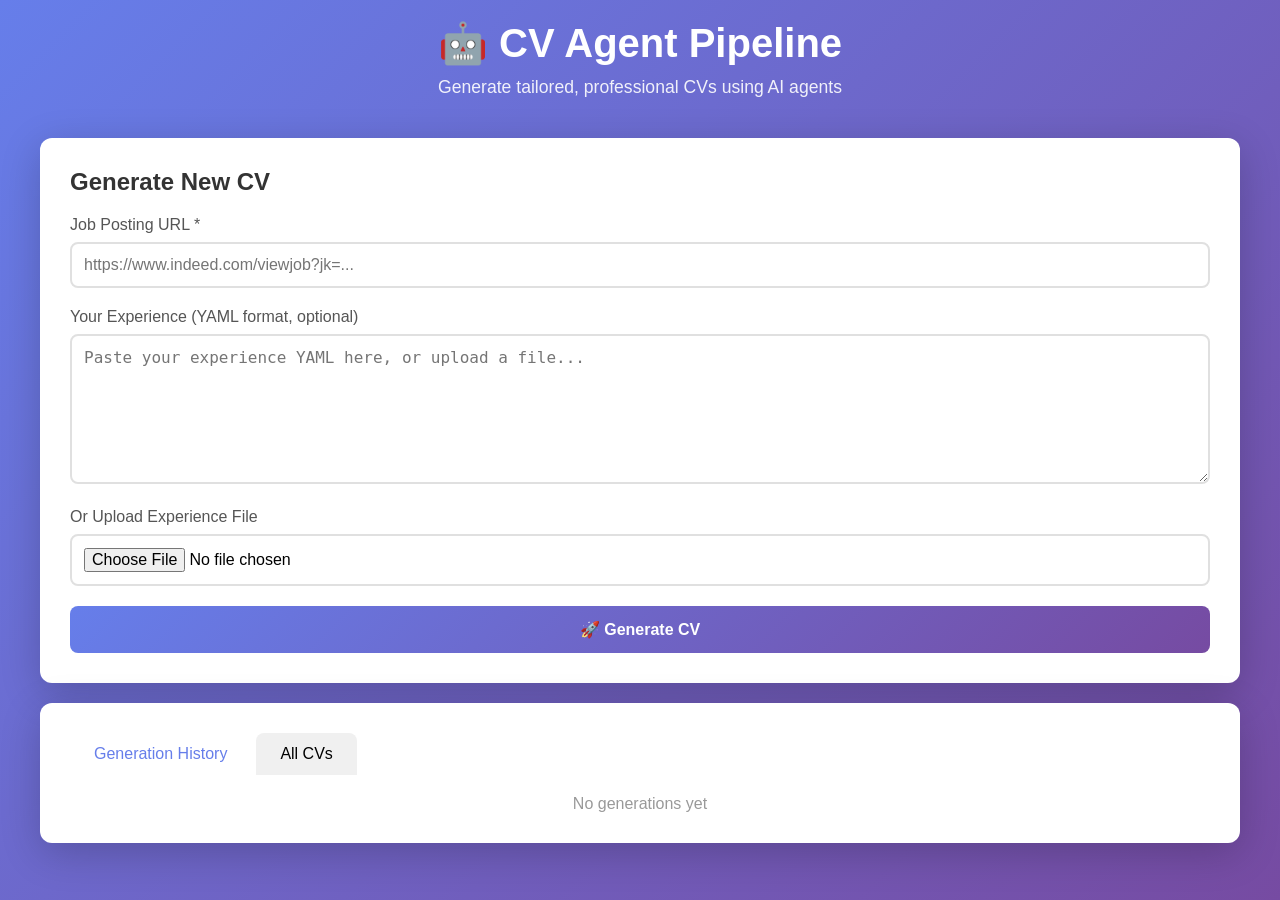
==== src/web/index.html @ e365d92d "Initial commit: CV Agent Pipeline v0.1.0" ====
<!DOCTYPE html>
<html lang="en">
<head>
    <meta charset="UTF-8">
    <meta name="viewport" content="width=device-width, initial-scale=1.0">
    <title>CV Agent Pipeline</title>
    <style>
        * {
            margin: 0;
            padding: 0;
            box-sizing: border-box;
        }

        body {
            font-family: -apple-system, BlinkMacSystemFont, 'Segoe UI', Roboto, Oxygen, Ubuntu, sans-serif;
            background: linear-gradient(135deg, #667eea 0%, #764ba2 100%);
            min-height: 100vh;
            padding: 20px;
        }

        .container {
            max-width: 1200px;
            margin: 0 auto;
        }

        .header {
            text-align: center;
            color: white;
            margin-bottom: 40px;
        }

        .header h1 {
            font-size: 2.5rem;
            margin-bottom: 10px;
        }

        .header p {
            font-size: 1.1rem;
            opacity: 0.9;
        }

        .card {
            background: white;
            border-radius: 12px;
            padding: 30px;
            margin-bottom: 20px;
            box-shadow: 0 10px 40px rgba(0,0,0,0.2);
        }

        .card h2 {
            color: #333;
            margin-bottom: 20px;
            font-size: 1.5rem;
        }

        .form-group {
            margin-bottom: 20px;
        }

        .form-group label {
            display: block;
            margin-bottom: 8px;
            color: #555;
            font-weight: 500;
        }

        .form-group input,
        .form-group textarea {
            width: 100%;
            padding: 12px;
            border: 2px solid #e0e0e0;
            border-radius: 8px;
            font-size: 1rem;
            transition: border-color 0.3s;
        }

        .form-group input:focus,
        .form-group textarea:focus {
            outline: none;
            border-color: #667eea;
        }

        .form-group textarea {
            min-height: 150px;
            resize: vertical;
        }

        .btn {
            background: linear-gradient(135deg, #667eea 0%, #764ba2 100%);
            color: white;
            border: none;
            padding: 14px 28px;
            border-radius: 8px;
            font-size: 1rem;
            font-weight: 600;
            cursor: pointer;
            transition: transform 0.2s, box-shadow 0.2s;
            width: 100%;
        }

        .btn:hover {
            transform: translateY(-2px);
            box-shadow: 0 5px 20px rgba(102, 126, 234, 0.4);
        }

        .btn:disabled {
            opacity: 0.6;
            cursor: not-allowed;
            transform: none;
        }

        .progress-container {
            margin-top: 20px;
            display: none;
        }

        .progress-bar {
            background: #e0e0e0;
            border-radius: 10px;
            overflow: hidden;
            margin-bottom: 10px;
        }

        .progress-fill {
            background: linear-gradient(90deg, #667eea 0%, #764ba2 100%);
            height: 20px;
            width: 0%;
            transition: width 0.3s;
            border-radius: 10px;
        }

        .progress-text {
            text-align: center;
            color: #666;
            font-size: 0.9rem;
        }

        .result-container {
            display: none;
            margin-top: 20px;
        }

        .score-grid {
            display: grid;
            grid-template-columns: repeat(auto-fit, minmax(200px, 1fr));
            gap: 20px;
            margin-bottom: 20px;
        }

        .score-card {
            background: #f8f9fa;
            padding: 20px;
            border-radius: 8px;
            text-align: center;
        }

        .score-value {
            font-size: 2.5rem;
            font-weight: bold;
            background: linear-gradient(135deg, #667eea 0%, #764ba2 100%);
            -webkit-background-clip: text;
            -webkit-text-fill-color: transparent;
            background-clip: text;
        }

        .score-label {
            color: #666;
            margin-top: 5px;
        }

        .cv-preview {
            border: 2px solid #e0e0e0;
            border-radius: 8px;
            padding: 20px;
            background: #fafafa;
            margin-top: 20px;
        }

        .cv-preview iframe {
            width: 100%;
            height: 600px;
            border: none;
            border-radius: 4px;
        }

        .alert {
            padding: 15px;
            border-radius: 8px;
            margin-bottom: 20px;
        }

        .alert-error {
            background: #fee;
            color: #c00;
            border: 1px solid #fcc;
        }

        .alert-success {
            background: #efe;
            color: #0a0;
            border: 1px solid #cfc;
        }

        .history-list {
            list-style: none;
        }

        .history-item {
            padding: 15px;
            border: 1px solid #e0e0e0;
            border-radius: 8px;
            margin-bottom: 10px;
            display: flex;
            justify-content: space-between;
            align-items: center;
        }

        .history-item:hover {
            border-color: #667eea;
        }

        .history-info {
            flex: 1;
        }

        .history-date {
            color: #999;
            font-size: 0.85rem;
        }

        .btn-small {
            padding: 8px 16px;
            font-size: 0.9rem;
            width: auto;
            display: inline-block;
        }

        .tabs {
            display: flex;
            margin-bottom: 20px;
        }

        .tab {
            padding: 12px 24px;
            background: #f0f0f0;
            border: none;
            cursor: pointer;
            font-size: 1rem;
            border-radius: 8px 8px 0 0;
            margin-right: 5px;
        }

        .tab.active {
            background: white;
            color: #667eea;
        }

        .tab-content {
            display: none;
        }

        .tab-content.active {
            display: block;
        }
    </style>
</head>
<body>
    <div class="container">
        <div class="header">
            <h1>🤖 CV Agent Pipeline</h1>
            <p>Generate tailored, professional CVs using AI agents</p>
        </div>

        <div class="card">
            <h2>Generate New CV</h2>
            
            <div id="error-alert" class="alert alert-error" style="display: none;"></div>
            <div id="success-alert" class="alert alert-success" style="display: none;"></div>

            <form id="cv-form">
                <div class="form-group">
                    <label for="job_url">Job Posting URL *</label>
                    <input 
                        type="url" 
                        id="job_url" 
                        name="job_url" 
                        placeholder="https://www.indeed.com/viewjob?jk=..."
                        required
                    >
                </div>

                <div class="form-group">
                    <label for="experience">Your Experience (YAML format, optional)</label>
                    <textarea 
                        id="experience" 
                        name="experience"
                        placeholder="Paste your experience YAML here, or upload a file..."
                    ></textarea>
                </div>

                <div class="form-group">
                    <label for="experience_file">Or Upload Experience File</label>
                    <input 
                        type="file" 
                        id="experience_file" 
                        name="experience"
                        accept=".yaml,.yml"
                    >
                </div>

                <button type="submit" class="btn" id="submit-btn">
                    🚀 Generate CV
                </button>
            </form>

            <div class="progress-container" id="progress-container">
                <div class="progress-bar">
                    <div class="progress-fill" id="progress-fill"></div>
                </div>
                <div class="progress-text" id="progress-text">Starting...</div>
            </div>

            <div class="result-container" id="result-container">
                <h3>✅ CV Generated Successfully!</h3>
                
                <div class="score-grid">
                    <div class="score-card">
                        <div class="score-value" id="ats-score">-</div>
                        <div class="score-label">ATS Score</div>
                    </div>
                    <div class="score-card">
                        <div class="score-value" id="job-fit-score">-</div>
                        <div class="score-label">Job Fit Score</div>
                    </div>
                </div>

                <div class="cv-preview">
                    <h3>CV Preview</h3>
                    <iframe id="cv-preview-frame" src=""></iframe>
                </div>

                <a id="download-cv" class="btn btn-small" style="margin-top: 20px; text-decoration: none; display: inline-block;">
                    📥 Download CV
                </a>
            </div>
        </div>

        <div class="card">
            <div class="tabs">
                <button class="tab active" onclick="switchTab('history')">Generation History</button>
                <button class="tab" onclick="switchTab('cvs')">All CVs</button>
            </div>

            <div id="history-tab" class="tab-content active">
                <ul class="history-list" id="history-list">
                    <li style="text-align: center; color: #999;">No generations yet</li>
                </ul>
            </div>

            <div id="cvs-tab" class="tab-content">
                <ul class="history-list" id="cvs-list">
                    <li style="text-align: center; color: #999;">Loading...</li>
                </ul>
            </div>
        </div>
    </div>

    <script>
        let currentTaskId = null;
        const generatedCVs = [];

        // Form submission
        document.getElementById('cv-form').addEventListener('submit', async (e) => {
            e.preventDefault();
            
            const jobUrl = document.getElementById('job_url').value;
            const experienceText = document.getElementById('experience').value;
            const experienceFile = document.getElementById('experience_file').files[0];
            
            // Hide previous results
            document.getElementById('result-container').style.display = 'none';
            document.getElementById('error-alert').style.display = 'none';
            document.getElementById('success-alert').style.display = 'none';
            
            // Show progress
            document.getElementById('progress-container').style.display = 'block';
            document.getElementById('submit-btn').disabled = true;
            
            try {
                // Create form data
                const formData = new FormData();
                formData.append('job_url', jobUrl);
                if (experienceText) {
                    const blob = new Blob([experienceText], { type: 'text/yaml' });
                    formData.append('experience', blob, 'experience.yaml');
                } else if (experienceFile) {
                    formData.append('experience', experienceFile);
                }
                
                // Start generation
                const response = await fetch('/api/generate', {
                    method: 'POST',
                    body: formData,
                });
                
                const result = await response.json();
                currentTaskId = result.task_id;
                
                // Poll for status
                pollTaskStatus(currentTaskId);
                
            } catch (error) {
                showError('Failed to start CV generation: ' + error.message);
                document.getElementById('submit-btn').disabled = false;
                document.getElementById('progress-container').style.display = 'none';
            }
        });

        // Poll task status
        async function pollTaskStatus(taskId) {
            const pollInterval = setInterval(async () => {
                try {
                    const response = await fetch(`/api/tasks/${taskId}`);
                    const status = await response.json();
                    
                    // Update progress
                    document.getElementById('progress-fill').style.width = status.progress + '%';
                    document.getElementById('progress-text').textContent = status.current_step || 'Processing...';
                    
                    if (status.status === 'completed') {
                        clearInterval(pollInterval);
                        showResult(status);
                        addToHistory(status);
                        document.getElementById('submit-btn').disabled = false;
                    } else if (status.status === 'failed') {
                        clearInterval(pollInterval);
                        showError(status.error || 'Generation failed');
                        document.getElementById('submit-btn').disabled = false;
                        document.getElementById('progress-container').style.display = 'none';
                    }
                } catch (error) {
                    clearInterval(pollInterval);
                    showError('Failed to check status: ' + error.message);
                    document.getElementById('submit-btn').disabled = false;
                    document.getElementById('progress-container').style.display = 'none';
                }
            }, 2000);
        }

        // Show result
        function showResult(status) {
            document.getElementById('progress-container').style.display = 'none';
            document.getElementById('result-container').style.display = 'block';
            
            document.getElementById('ats-score').textContent = status.ats_score || '-';
            document.getElementById('job-fit-score').textContent = status.job_fit_score || '-';
            
            const cvPath = status.html_path || status.cv_path;
            if (cvPath) {
                document.getElementById('cv-preview-frame').src = cvPath;
                document.getElementById('download-cv').href = cvPath;
            }
            
            showSuccess('CV generated successfully!');
        }

        // Show error
        function showError(message) {
            const alert = document.getElementById('error-alert');
            alert.textContent = message;
            alert.style.display = 'block';
        }

        // Show success
        function showSuccess(message) {
            const alert = document.getElementById('success-alert');
            alert.textContent = message;
            alert.style.display = 'block';
        }

        // Add to history
        function addToHistory(status) {
            generatedCVs.unshift({
                task_id: status.task_id,
                created_at: status.created_at,
                ats_score: status.ats_score,
                job_fit_score: status.job_fit_score,
                cv_path: status.html_path || status.cv_path,
            });
            renderHistory();
        }

        // Render history
        function renderHistory() {
            const historyList = document.getElementById('history-list');
            if (generatedCVs.length === 0) {
                historyList.innerHTML = '<li style="text-align: center; color: #999;">No generations yet</li>';
                return;
            }
            
            historyList.innerHTML = generatedCVs.map(cv => `
                <li class="history-item">
                    <div class="history-info">
                        <strong>CV Generated</strong>
                        <div class="history-date">${new Date(cv.created_at).toLocaleString()}</div>
                        <div>ATS: ${cv.ats_score || '-'} | Job Fit: ${cv.job_fit_score || '-'}</div>
                    </div>
                    <a href="${cv.cv_path}" target="_blank" class="btn btn-small">View</a>
                </li>
            `).join('');
        }

        // Load all CVs
        async function loadCVs() {
            try {
                const response = await fetch('/api/cvs');
                const cvs = await response.json();
                
                const cvsList = document.getElementById('cvs-list');
                if (cvs.length === 0) {
                    cvsList.innerHTML = '<li style="text-align: center; color: #999;">No CVs found</li>';
                    return;
                }
                
                cvsList.innerHTML = cvs.map(cv => `
                    <li class="history-item">
                        <div class="history-info">
                            <strong>${cv.filename}</strong>
                            <div class="history-date">${new Date(cv.created_at).toLocaleString()}</div>
                        </div>
                        <a href="${cv.path}" target="_blank" class="btn btn-small">View</a>
                    </li>
                `).join('');
            } catch (error) {
                console.error('Failed to load CVs:', error);
            }
        }

        // Switch tabs
        function switchTab(tabName) {
            document.querySelectorAll('.tab').forEach(t => t.classList.remove('active'));
            document.querySelectorAll('.tab-content').forEach(t => t.classList.remove('active'));
            
            event.target.classList.add('active');
            document.getElementById(`${tabName}-tab`).classList.add('active');
            
            if (tabName === 'cvs') {
                loadCVs();
            }
        }

        // Load CVs on page load
        loadCVs();
    </script>
</body>
</html>
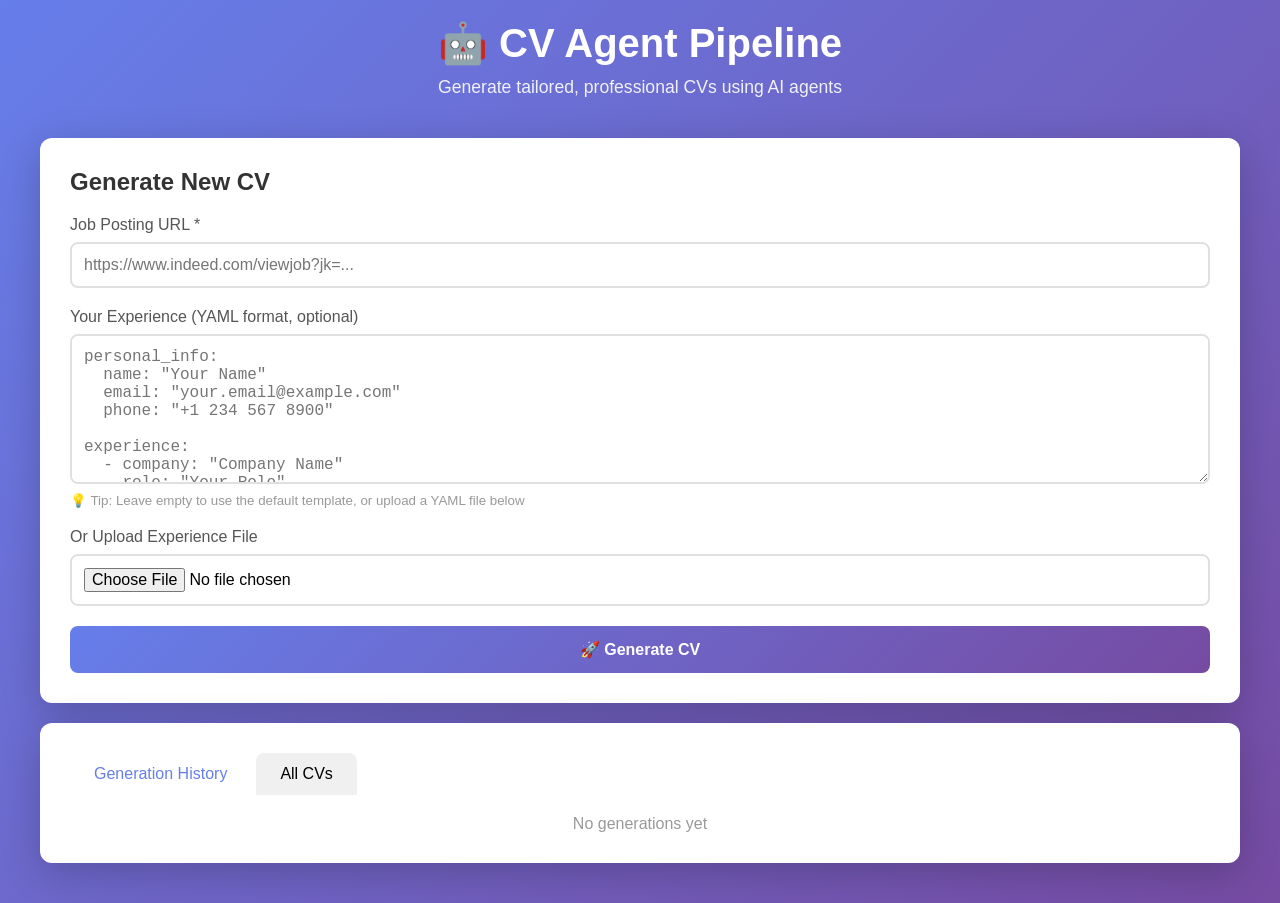
==== commit f93a562e: "Fix: Add YAML validation and improve error handling" ====
--- a/src/web/index.html
+++ b/src/web/index.html
@@ -294,8 +294,26 @@
                     <textarea 
                         id="experience" 
                         name="experience"
-                        placeholder="Paste your experience YAML here, or upload a file..."
+                        placeholder="personal_info:
+  name: &quot;Your Name&quot;
+  email: &quot;your.email@example.com&quot;
+  phone: &quot;+1 234 567 8900&quot;
+
+experience:
+  - company: &quot;Company Name&quot;
+    role: &quot;Your Role&quot;
+    start_date: &quot;2020-01&quot;
+    achievements:
+      - &quot;Achievement 1&quot;
+      - &quot;Achievement 2&quot;
+
+skills:
+  - &quot;Python&quot;
+  - &quot;AWS&quot;"
                     ></textarea>
+                    <small style="color: #999; display: block; margin-top: 5px;">
+                        💡 Tip: Leave empty to use the default template, or upload a YAML file below
+                    </small>
                 </div>
 
                 <div class="form-group">
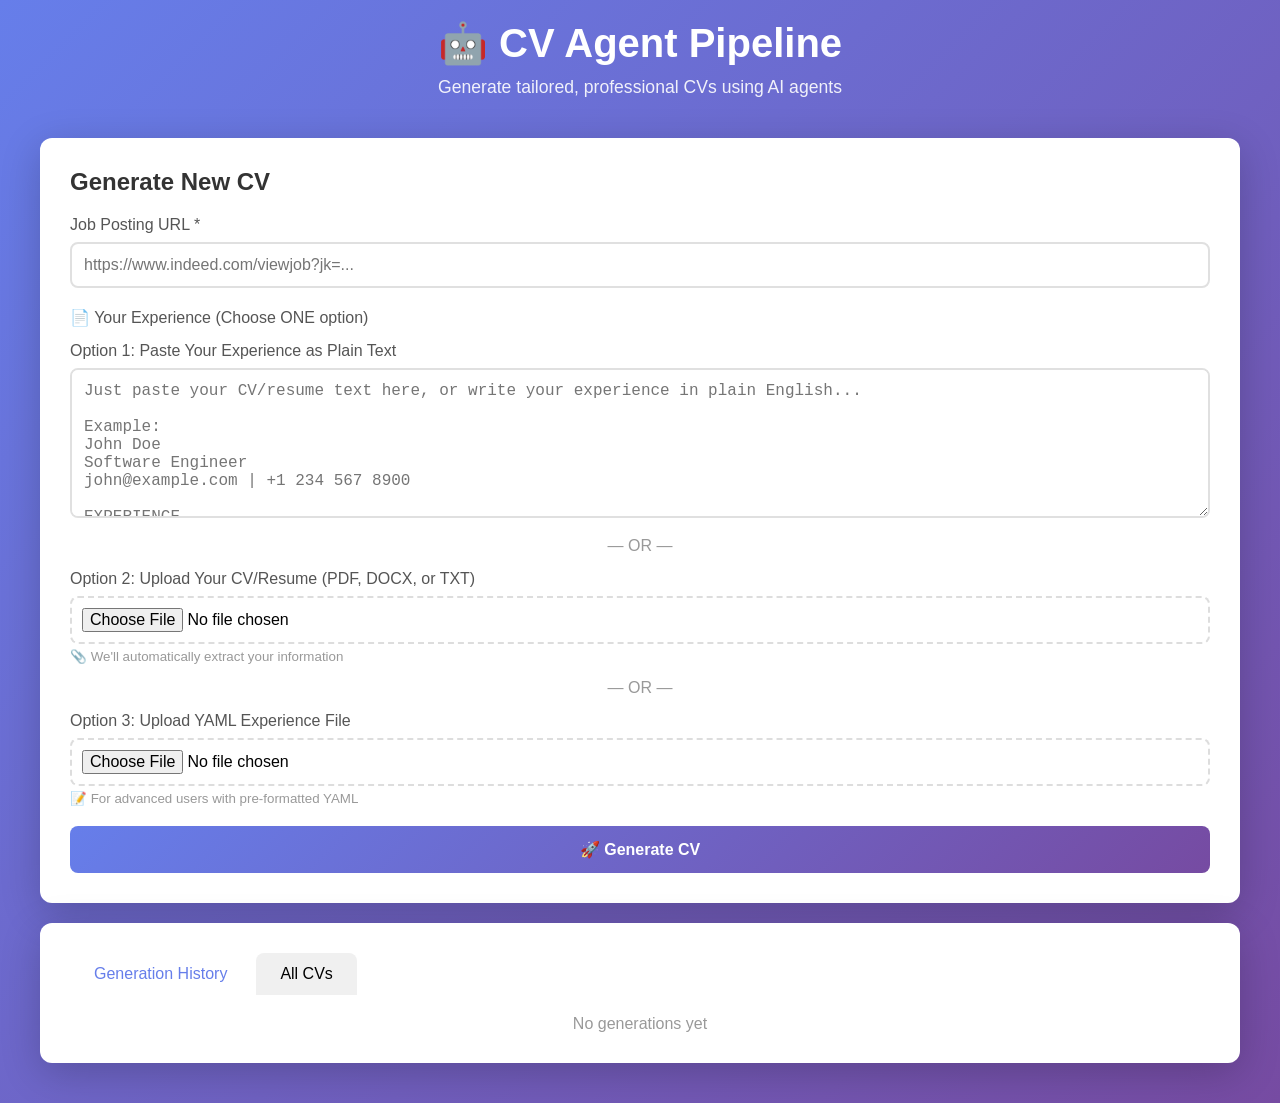
==== commit 8b0c82b2: "Feature: Add CV parser for plain text and file uploads" ====
--- a/src/web/index.html
+++ b/src/web/index.html
@@ -290,40 +290,75 @@
                 </div>
 
                 <div class="form-group">
-                    <label for="experience">Your Experience (YAML format, optional)</label>
-                    <textarea 
-                        id="experience" 
-                        name="experience"
-                        placeholder="personal_info:
-  name: &quot;Your Name&quot;
-  email: &quot;your.email@example.com&quot;
-  phone: &quot;+1 234 567 8900&quot;
-
-experience:
-  - company: &quot;Company Name&quot;
-    role: &quot;Your Role&quot;
-    start_date: &quot;2020-01&quot;
-    achievements:
-      - &quot;Achievement 1&quot;
-      - &quot;Achievement 2&quot;
-
-skills:
-  - &quot;Python&quot;
-  - &quot;AWS&quot;"
-                    ></textarea>
-                    <small style="color: #999; display: block; margin-top: 5px;">
-                        💡 Tip: Leave empty to use the default template, or upload a YAML file below
-                    </small>
-                </div>
-
-                <div class="form-group">
-                    <label for="experience_file">Or Upload Experience File</label>
-                    <input 
-                        type="file" 
-                        id="experience_file" 
-                        name="experience"
-                        accept=".yaml,.yml"
-                    >
+                    <label>📄 Your Experience (Choose ONE option)</label>
+                    
+                    <div style="margin: 15px 0;">
+                        <label style="font-weight: 500; display: block; margin-bottom: 8px;">
+                            Option 1: Paste Your Experience as Plain Text
+                        </label>
+                        <textarea 
+                            id="experience_text" 
+                            name="experience_text"
+                            placeholder="Just paste your CV/resume text here, or write your experience in plain English...
+
+Example:
+John Doe
+Software Engineer
+john@example.com | +1 234 567 8900
+
+EXPERIENCE
+Senior Developer at Tech Corp (2020-Present)
+- Led team of 5 developers
+- Built microservices platform
+- Technologies: Python, AWS, Docker
+
+Developer at StartupXYZ (2018-2020)
+- Developed web applications
+- Technologies: JavaScript, React, Node.js
+
+EDUCATION
+MSc Computer Science, University Name (2018)
+
+SKILLS
+Python, JavaScript, AWS, Docker, Kubernetes, React"
+                        ></textarea>
+                    </div>
+
+                    <div style="text-align: center; margin: 10px 0; color: #999;">— OR —</div>
+
+                    <div style="margin: 15px 0;">
+                        <label style="font-weight: 500; display: block; margin-bottom: 8px;">
+                            Option 2: Upload Your CV/Resume (PDF, DOCX, or TXT)
+                        </label>
+                        <input 
+                            type="file" 
+                            id="cv_file" 
+                            name="cv_file"
+                            accept=".pdf,.docx,.doc,.txt"
+                            style="padding: 10px; border: 2px dashed #ddd; border-radius: 8px; width: 100%;"
+                        >
+                        <small style="color: #999; display: block; margin-top: 5px;">
+                            📎 We'll automatically extract your information
+                        </small>
+                    </div>
+
+                    <div style="text-align: center; margin: 10px 0; color: #999;">— OR —</div>
+
+                    <div style="margin: 15px 0;">
+                        <label style="font-weight: 500; display: block; margin-bottom: 8px;">
+                            Option 3: Upload YAML Experience File
+                        </label>
+                        <input 
+                            type="file" 
+                            id="experience_file" 
+                            name="experience_file"
+                            accept=".yaml,.yml"
+                            style="padding: 10px; border: 2px dashed #ddd; border-radius: 8px; width: 100%;"
+                        >
+                        <small style="color: #999; display: block; margin-top: 5px;">
+                            📝 For advanced users with pre-formatted YAML
+                        </small>
+                    </div>
                 </div>
 
                 <button type="submit" class="btn" id="submit-btn">
@@ -392,8 +427,15 @@
             e.preventDefault();
             
             const jobUrl = document.getElementById('job_url').value;
-            const experienceText = document.getElementById('experience').value;
+            const experienceText = document.getElementById('experience_text').value;
+            const cvFile = document.getElementById('cv_file').files[0];
             const experienceFile = document.getElementById('experience_file').files[0];
+            
+            // Validate that at least one experience option is provided
+            if (!experienceText && !cvFile && !experienceFile) {
+                showError('Please provide your experience: paste text, upload a CV, or upload a YAML file');
+                return;
+            }
             
             // Hide previous results
             document.getElementById('result-container').style.display = 'none';
@@ -408,11 +450,17 @@
                 // Create form data
                 const formData = new FormData();
                 formData.append('job_url', jobUrl);
+                
                 if (experienceText) {
-                    const blob = new Blob([experienceText], { type: 'text/yaml' });
-                    formData.append('experience', blob, 'experience.yaml');
-                } else if (experienceFile) {
-                    formData.append('experience', experienceFile);
+                    formData.append('experience_text', experienceText);
+                }
+                
+                if (cvFile) {
+                    formData.append('cv_file', cvFile);
+                }
+                
+                if (experienceFile) {
+                    formData.append('experience_file', experienceFile);
                 }
                 
                 // Start generation
